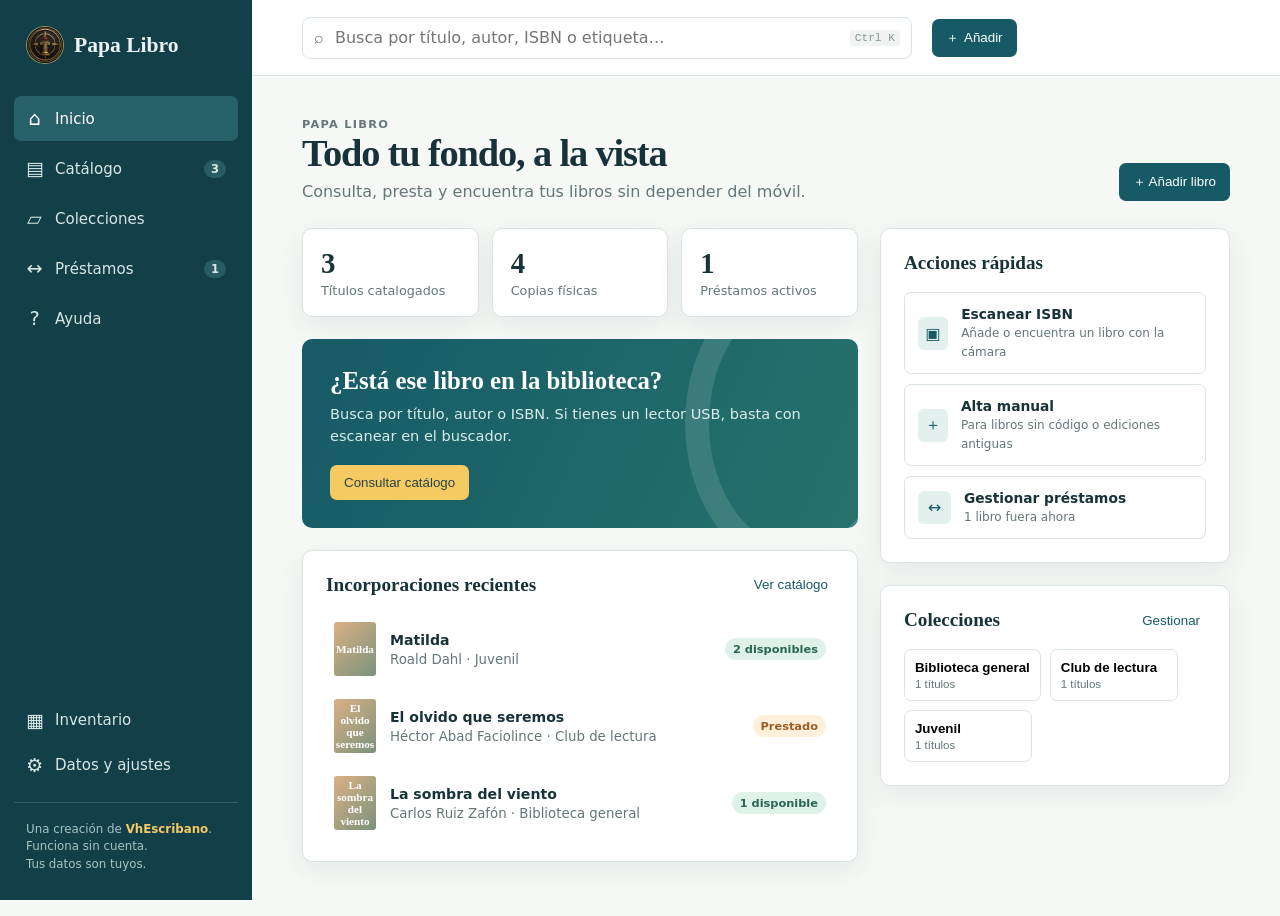
==== index.html @ 442585f4 "Initial release of Papa Libro" ====
<!doctype html>
<html lang="es">
  <head>
    <meta charset="UTF-8" />
    <meta name="viewport" content="width=device-width, initial-scale=1.0" />
    <meta name="theme-color" content="#165a66" />
    <title>Papa Libro — catálogo de libros</title>
    <link rel="stylesheet" href="styles.css" />
    <link rel="icon" type="image/png" href="assets/branding/vhe-emblem.png" />
  </head>
  <body>
    <a class="skip-link" href="#main">Ir al contenido principal</a>
    <div class="app-shell">
      <aside class="sidebar" aria-label="Navegación principal">
        <div class="brand"><img class="brand-mark" src="assets/branding/vhe-emblem.png" alt="Emblema de VhEscribano" /><span>Papa Libro</span></div>
        <nav class="main-nav">
          <button class="nav-item active" data-view="inicio"><span>⌂</span> Inicio</button>
          <button class="nav-item" data-view="catalogo"><span>▤</span> Catálogo <b id="nav-count">0</b></button>
          <button class="nav-item" data-view="colecciones"><span>▱</span> Colecciones</button>
          <button class="nav-item" data-view="prestamos"><span>↔</span> Préstamos <b id="loan-count">0</b></button>
          <button class="nav-item" data-view="ayuda"><span>?</span> Ayuda</button>
        </nav>
        <div class="sidebar-bottom">
          <button class="nav-item" data-view="copias"><span>▦</span> Inventario</button>
          <button class="nav-item" data-view="ajustes"><span>⚙</span> Datos y ajustes</button>
          <p>Una creación de <a class="brand-link" href="https://vhescribano.com/" target="_blank" rel="noopener noreferrer">VhEscribano</a>.<br />Funciona sin cuenta.<br />Tus datos son tuyos.</p>
        </div>
      </aside>
      <main id="main" tabindex="-1">
        <header class="topbar">
          <button class="menu-button" aria-label="Abrir menú">☰</button>
          <label class="global-search"><span>⌕</span><input id="global-search" type="search" placeholder="Busca por título, autor, ISBN o etiqueta…" /><kbd>Ctrl K</kbd></label>
          <button class="icon-button" id="quick-add" title="Añadir un libro">＋<span>Añadir</span></button>
        </header>
        <div id="content"></div>
      </main>
    </div>

    <dialog id="book-dialog" class="dialog wide-dialog"></dialog>
    <dialog id="simple-dialog" class="dialog"></dialog>
    <input id="import-file" type="file" accept="application/json,.json,text/csv,.csv" hidden />
    <div id="toast" class="toast" role="status" aria-live="polite"></div>
    <script src="app.js"></script>
  </body>
</html>
---- styles.css ----
:root{--ink:#183239;--muted:#64767a;--line:#d9e4e3;--paper:#f6f8f5;--card:#fff;--teal:#165a66;--teal-dark:#104852;--mint:#dff2ea;--orange:#ed8c52;--red:#bc4c48;--shadow:0 8px 28px rgba(27,57,58,.08);font-family:Inter,ui-sans-serif,system-ui,-apple-system,BlinkMacSystemFont,"Segoe UI",sans-serif;color:var(--ink);background:var(--paper)}*{box-sizing:border-box}body{margin:0;min-width:320px}.skip-link{position:fixed;left:1rem;top:-4rem;background:#fff;padding:.75rem;z-index:10}.skip-link:focus{top:1rem}.app-shell{min-height:100vh;display:grid;grid-template-columns:252px 1fr}.sidebar{background:#133f48;color:#eaf4f2;padding:26px 14px;display:flex;flex-direction:column;position:sticky;top:0;height:100vh}.brand{font-family:Georgia,serif;font-weight:700;font-size:1.35rem;display:flex;align-items:center;gap:10px;padding:0 12px 32px}.brand-mark{height:38px;width:38px;object-fit:cover;border-radius:50%;border:1px solid rgba(246,202,99,.6);background:#133f48}.main-nav{display:grid;gap:5px}.nav-item{border:0;background:transparent;color:#d7e7e5;text-align:left;border-radius:7px;padding:11px 12px;font:inherit;font-size:.94rem;cursor:pointer;display:flex;align-items:center;gap:12px}.nav-item span{font-size:1.2rem;width:17px;text-align:center}.nav-item b{font-size:.72rem;margin-left:auto;background:#285c64;padding:2px 7px;border-radius:99px}.nav-item:hover,.nav-item.active{background:#28616a;color:#fff}.sidebar-bottom{margin-top:auto}.sidebar-bottom p{border-top:1px solid #32606a;color:#a9c3c3;font-size:.74rem;line-height:1.5;padding:18px 12px 0;margin:14px 0 0}.brand-link{color:#f6ca63;font-weight:700;text-decoration:none}.brand-link:hover{text-decoration:underline}.topbar{height:76px;background:rgba(255,255,255,.87);border-bottom:1px solid var(--line);display:flex;align-items:center;gap:20px;padding:0 clamp(20px,4vw,50px);position:sticky;top:0;z-index:3;backdrop-filter:blur(10px)}.menu-button{display:none}.global-search{height:42px;max-width:610px;flex:1;border:1px solid var(--line);background:#fff;border-radius:8px;display:flex;align-items:center;padding:0 11px;gap:9px;color:var(--muted)}.global-search input{border:0;outline:0;width:100%;font:inherit;color:var(--ink)}kbd{font-size:.7rem;color:#839497;background:#f0f3f2;padding:2px 5px;border-radius:3px;white-space:nowrap}.icon-button,.button{border:0;border-radius:7px;background:var(--teal);color:#fff;padding:10px 14px;font:600 .88rem inherit;cursor:pointer;transition:.15s}.icon-button{display:flex;gap:5px;align-items:center}.button:hover,.icon-button:hover{background:var(--teal-dark);transform:translateY(-1px)}.button.secondary{background:#e4efed;color:var(--teal-dark)}.button.secondary:hover{background:#d3e5e1}.button.danger{background:#fff0ef;color:var(--red)}.button.small{padding:7px 10px;font-size:.78rem}.page{max-width:1430px;margin:auto;padding:34px clamp(20px,4vw,50px) 54px}.eyebrow{margin:0 0 7px;color:var(--teal);text-transform:uppercase;letter-spacing:.11em;font-size:.71rem;font-weight:800}.page-heading{display:flex;justify-content:space-between;align-items:end;gap:20px;margin-bottom:27px}.page-heading h1{font-family:Georgia,serif;font-size:clamp(1.75rem,3vw,2.45rem);margin:0;letter-spacing:-.03em}.page-heading p{margin:7px 0 0;color:var(--muted)}.dashboard-grid{display:grid;grid-template-columns:1.35fr .85fr;gap:22px}.panel,.stat-card{background:var(--card);border:1px solid var(--line);box-shadow:var(--shadow);border-radius:10px}.panel{padding:23px}.panel h2{font:700 1.2rem Georgia,serif;margin:0}.panel-title{display:flex;align-items:center;justify-content:space-between;margin-bottom:18px}.text-link{border:0;background:0;color:var(--teal);font:600 .82rem inherit;cursor:pointer}.stats{display:grid;grid-template-columns:repeat(3,1fr);gap:13px;margin-bottom:22px}.stat-card{padding:18px}.stat-card .num{font:700 1.8rem Georgia,serif}.stat-card p{margin:3px 0 0;color:var(--muted);font-size:.8rem}.hero{background:linear-gradient(115deg,#165a66,#26726d);color:#fff;min-height:168px;border-radius:10px;padding:28px;position:relative;overflow:hidden;margin-bottom:22px}.hero:after{content:"";position:absolute;width:180px;height:250px;border:24px solid rgba(255,255,255,.12);border-radius:50%;right:-55px;top:-65px}.hero h2{font:700 1.55rem Georgia,serif;margin:0 0 8px;max-width:420px}.hero p{max-width:480px;color:#d8eeeb;margin:0 0 18px;line-height:1.5;font-size:.91rem}.hero .button{background:#f6ca63;color:#264246;position:relative;z-index:1}.book-list{display:grid;gap:7px}.book-row{display:grid;grid-template-columns:45px 1fr auto;gap:11px;align-items:center;padding:8px;border-radius:7px;cursor:pointer}.book-row:hover{background:#f2f7f5}.tiny-cover,.cover{background:linear-gradient(135deg,#dab084,#7b927c);color:#fff;display:grid;place-items:center;text-align:center;font:700 .7rem Georgia,serif;overflow:hidden}.tiny-cover{width:42px;height:54px;border-radius:3px}.tiny-cover img,.cover img{width:100%;height:100%;object-fit:cover}.book-row strong{font-size:.88rem}.book-row small{display:block;color:var(--muted);margin-top:3px}.availability{font-size:.71rem;font-weight:800;border-radius:20px;padding:4px 8px;white-space:nowrap}.availability.available{background:#dff2ea;color:#286553}.availability.out{background:#fff0dc;color:#9b5d22}.availability.none{background:#f2eceb;color:#8b5d5b}.action-grid{display:grid;gap:10px}.action-card{display:flex;gap:13px;align-items:center;border:1px solid var(--line);background:#fff;padding:13px;border-radius:7px;text-align:left;cursor:pointer;font:inherit;color:var(--ink)}.action-card:hover{border-color:#75a49e;background:#fbfefd}.action-card i{font-style:normal;width:33px;height:33px;display:grid;place-items:center;background:#e4f0ed;border-radius:6px;color:var(--teal)}.action-card strong{display:block;font-size:.86rem}.action-card small{color:var(--muted);font-size:.75rem}.collection-strip{display:flex;gap:9px;flex-wrap:wrap}.collection-chip{border:1px solid var(--line);background:#fff;border-radius:7px;padding:10px;min-width:128px;cursor:pointer;text-align:left}.collection-chip b,.collection-chip small{display:block}.collection-chip small{color:var(--muted);font-size:.72rem;margin-top:3px}.toolbar{display:flex;gap:11px;align-items:center;flex-wrap:wrap;margin-bottom:22px}.toolbar .search-input{flex:1;min-width:190px}.search-input,select,input[type=text],input[type=date],input[type=number],textarea{font:inherit;border:1px solid #c8d8d6;border-radius:6px;padding:10px;color:var(--ink);background:#fff}.catalog-grid{display:grid;grid-template-columns:repeat(auto-fill,minmax(180px,1fr));gap:18px}.book-card{background:#fff;border:1px solid var(--line);border-radius:8px;padding:10px;cursor:pointer;transition:.15s;position:relative}.book-card:hover{transform:translateY(-3px);box-shadow:var(--shadow);border-color:#abc9c4}.cover{height:220px;border-radius:5px;margin-bottom:12px;font-size:.95rem;padding:16px}.book-card h3{font-size:.93rem;line-height:1.3;margin:0 0 4px}.book-card p{margin:0;color:var(--muted);font-size:.78rem}.book-card .availability{display:inline-block;margin-top:10px}.view-toggle{display:flex;gap:4px}.view-toggle button{border:1px solid var(--line);background:#fff;padding:7px 9px;color:var(--muted);cursor:pointer}.table-wrap{overflow:auto}.data-table{width:100%;border-collapse:collapse;font-size:.87rem}.data-table th{text-align:left;color:var(--muted);font-size:.72rem;text-transform:uppercase;letter-spacing:.05em;padding:9px 10px;border-bottom:1px solid var(--line)}.data-table td{padding:11px 10px;border-bottom:1px solid #eef2f1;vertical-align:middle}.data-table tr:last-child td{border:0}.table-book{display:flex;gap:9px;align-items:center}.table-book .tiny-cover{width:28px;height:37px;font-size:.45rem}.empty{padding:35px 15px;text-align:center;color:var(--muted)}.empty .empty-icon{font-size:2rem;display:block;margin-bottom:7px}.collection-grid{display:grid;grid-template-columns:repeat(auto-fit,minmax(220px,1fr));gap:15px}.collection-card{background:#fff;border:1px solid var(--line);border-radius:8px;padding:19px;cursor:pointer;border-top:5px solid var(--teal)}.collection-card h3{margin:0;font:700 1.15rem Georgia,serif}.collection-card p{font-size:.8rem;color:var(--muted);min-height:34px}.collection-card footer{font-size:.78rem;color:var(--teal);font-weight:700}.settings-grid{display:grid;grid-template-columns:repeat(auto-fit,minmax(260px,1fr));gap:16px}.settings-card{padding:20px}.settings-card h2{font-size:1.05rem}.settings-card p{font-size:.83rem;line-height:1.5;color:var(--muted)}.settings-card .button{margin:4px 6px 0 0}.dialog{border:0;border-radius:12px;box-shadow:0 20px 60px rgba(11,35,40,.3);max-width:min(560px,calc(100% - 24px));padding:0;color:var(--ink)}.wide-dialog{width:min(850px,calc(100% - 24px))}.dialog::backdrop{background:rgba(13,35,38,.58)}.dialog-body{padding:25px}.dialog-header{display:flex;justify-content:space-between;align-items:flex-start;margin-bottom:19px}.dialog-header h2{font:700 1.5rem Georgia,serif;margin:0}.close{border:0;background:transparent;font-size:1.45rem;cursor:pointer;color:var(--muted)}.form-grid{display:grid;grid-template-columns:repeat(2,1fr);gap:13px}.form-grid .full{grid-column:1/-1}.field{display:grid;gap:5px}.field label{font-size:.78rem;font-weight:800;color:#506569}.field textarea{min-height:75px;resize:vertical}.dialog-actions{display:flex;justify-content:flex-end;gap:9px;margin-top:22px}.lookup-bar{display:flex;gap:8px;background:#f2f7f5;padding:13px;border-radius:7px;margin-bottom:18px}.lookup-bar input{flex:1}.camera-box{background:#172b30;color:#dceae7;min-height:270px;border-radius:8px;display:grid;place-items:center;text-align:center;padding:20px}.camera-box video{max-width:100%;width:420px;border-radius:6px}.book-detail{display:grid;grid-template-columns:180px 1fr;gap:23px}.book-detail .cover{height:265px}.book-detail h2{font:700 1.7rem Georgia,serif;margin:0 0 4px}.book-detail .author{color:var(--muted);margin:0 0 12px}.meta{display:grid;grid-template-columns:repeat(2,minmax(0,1fr));gap:9px;margin:15px 0}.meta div{background:#f4f7f6;border-radius:6px;padding:8px}.meta small,.meta b{display:block}.meta small{color:var(--muted);font-size:.69rem;text-transform:uppercase;letter-spacing:.05em}.meta b{font-size:.8rem;margin-top:2px}.tag{background:#e3f0ed;color:#2b655d;padding:4px 8px;border-radius:12px;font-size:.72rem;font-weight:700;display:inline-block;margin:0 4px 4px 0}.toast{position:fixed;bottom:20px;left:50%;transform:translate(-50%,100px);background:#183f47;color:#fff;border-radius:6px;padding:11px 17px;box-shadow:var(--shadow);transition:.25s;z-index:20;font-size:.86rem}.toast.show{transform:translate(-50%,0)}.muted{color:var(--muted)}@media(max-width:780px){.app-shell{display:block}.sidebar{position:fixed;z-index:8;left:0;transform:translateX(-100%);transition:.2s;width:252px}.sidebar.open{transform:translateX(0)}.menu-button{display:block;border:0;background:transparent;font-size:1.3rem;color:var(--teal);cursor:pointer}.topbar{height:65px;padding:0 16px;gap:10px}.global-search{height:38px}.global-search kbd{display:none}.icon-button span{display:none}.icon-button{padding:9px}.page{padding:25px 16px}.dashboard-grid{grid-template-columns:1fr}.stats{grid-template-columns:repeat(3,1fr)}.stat-card{padding:12px}.stat-card .num{font-size:1.4rem}.page-heading{align-items:start}.catalog-grid{grid-template-columns:repeat(auto-fill,minmax(145px,1fr));gap:12px}.cover{height:190px}.form-grid,.book-detail{grid-template-columns:1fr}.book-detail .cover{width:150px;height:220px}.lookup-bar{flex-wrap:wrap}.lookup-bar input{min-width:100%}}@media(max-width:410px){.stats{gap:7px}.stat-card p{font-size:.67rem}.stat-card .num{font-size:1.2rem}}
.help-layout{max-width:920px}.help-intro{background:linear-gradient(120deg,#e6f3ef,#fff);border:1px solid #cbe1dc;border-radius:10px;padding:25px;margin-bottom:22px}.help-intro h2{margin:0 0 8px;font:700 1.45rem Georgia,serif;color:var(--teal)}.help-intro p{margin:0;color:#456367}.help-grid{display:grid;grid-template-columns:repeat(2,minmax(0,1fr));gap:17px}.help-card{padding:20px}.help-card h2{font-size:1.15rem}.help-card p,.help-card li{font-size:.88rem;line-height:1.55;color:#435d61}.help-card ol{padding-left:22px;margin:10px 0}.help-card .button{margin-top:5px}.help-warning{border-left:4px solid var(--orange);background:#fff8ef;padding:12px 14px;border-radius:0 6px 6px 0;font-size:.84rem;color:#75552e}@media(max-width:650px){.help-grid{grid-template-columns:1fr}}
.language-picker select{border:1px solid var(--line);border-radius:6px;background:#fff;color:var(--teal);padding:7px 5px;font:700 .75rem inherit;cursor:pointer}.sr-only{position:absolute;width:1px;height:1px;margin:-1px;overflow:hidden;clip:rect(0,0,0,0)}
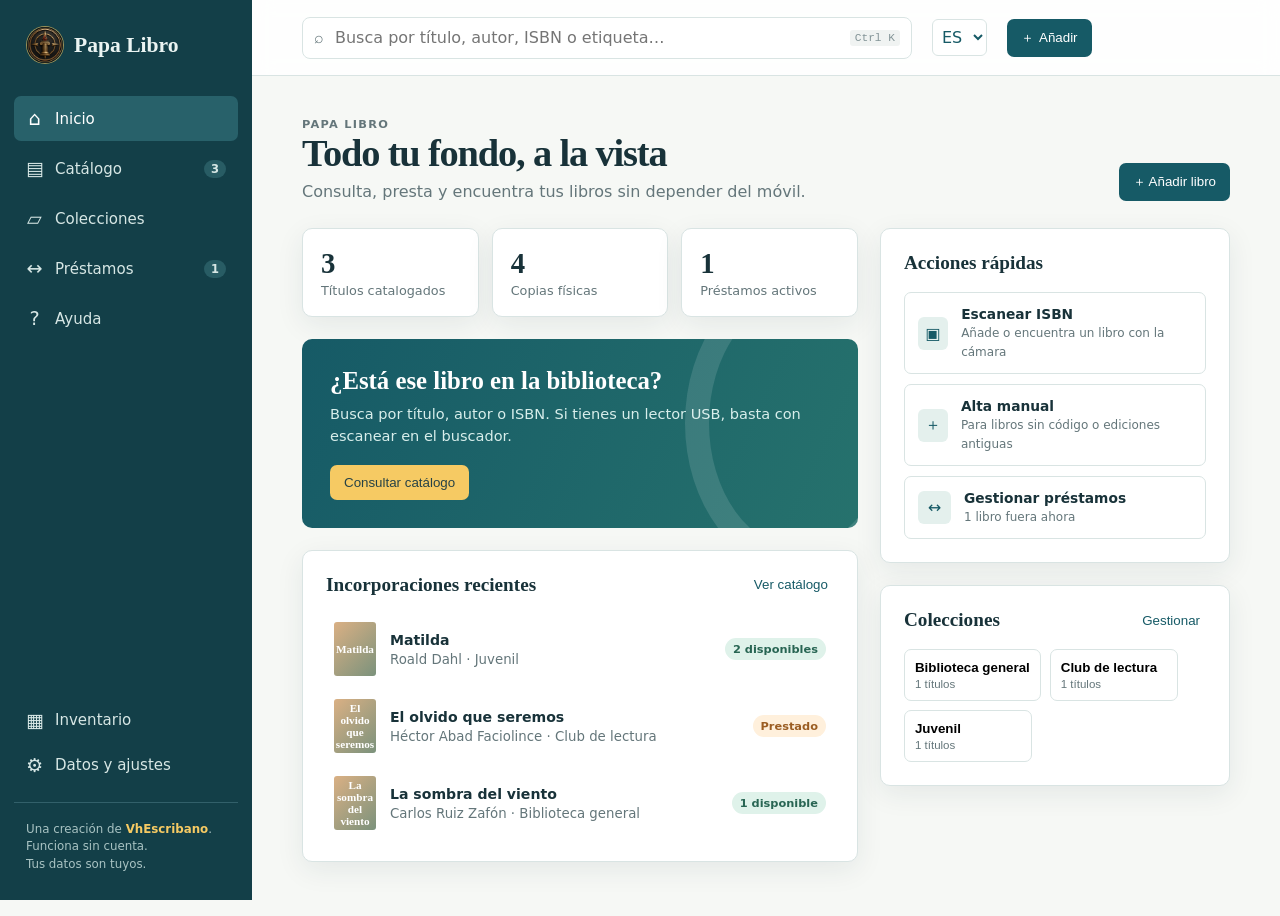
==== commit 2e4ee263: "Restore supported interface languages" ====
--- a/index.html
+++ b/index.html
@@ -30,6 +30,7 @@
         <header class="topbar">
           <button class="menu-button" aria-label="Abrir menú">☰</button>
           <label class="global-search"><span>⌕</span><input id="global-search" type="search" placeholder="Busca por título, autor, ISBN o etiqueta…" /><kbd>Ctrl K</kbd></label>
+          <label class="language-picker"><span class="sr-only">Idioma</span><select id="language-select" aria-label="Idioma"><option value="es">ES</option><option value="en">EN</option><option value="fr">FR</option><option value="pt">PT</option></select></label>
           <button class="icon-button" id="quick-add" title="Añadir un libro">＋<span>Añadir</span></button>
         </header>
         <div id="content"></div>
